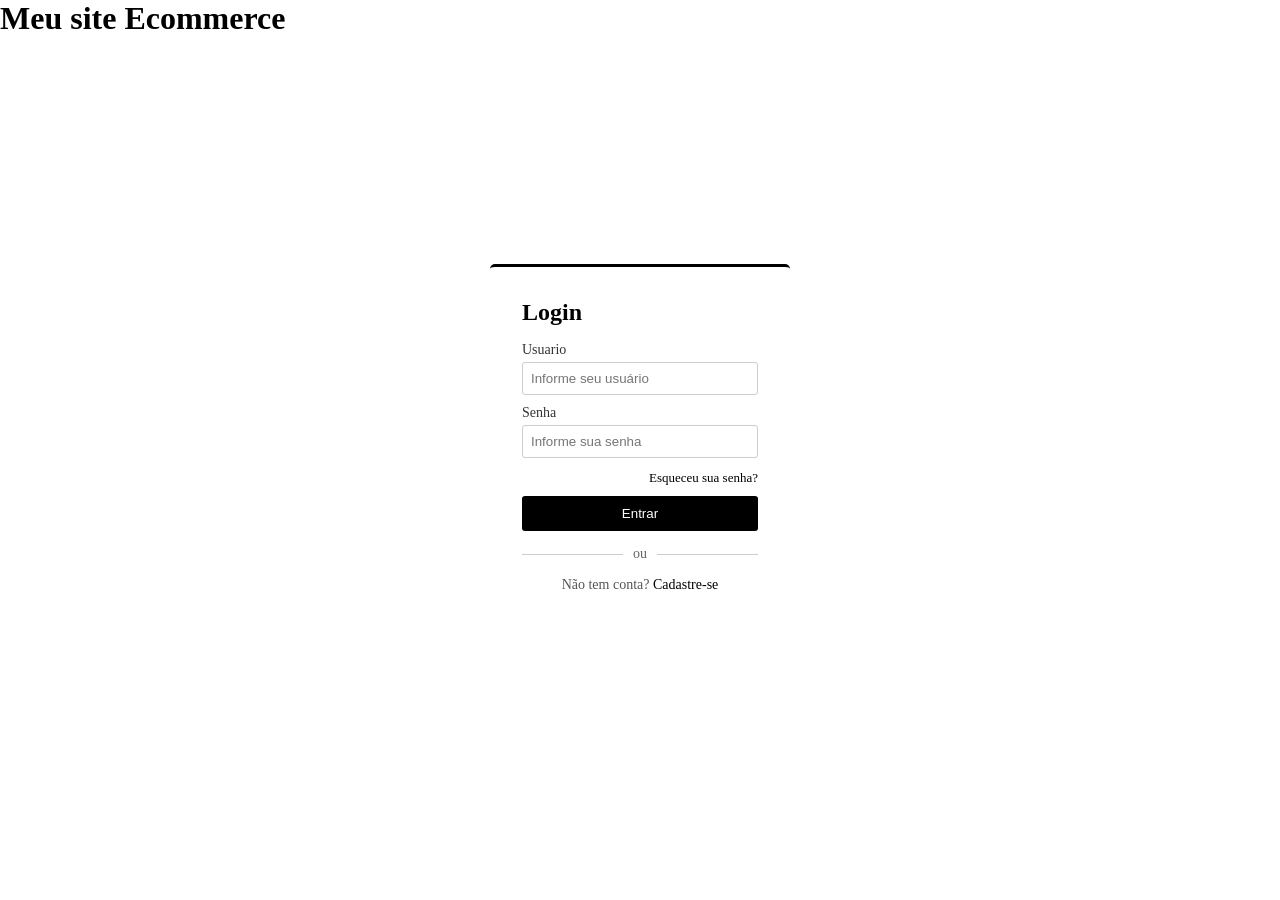
==== public/index.html @ 395fdbd8 "Inicio" ====
<!DOCTYPE html>
<html lang="en">
<head>
    <meta charset="UTF-8">
    <meta name="viewport" content="width=device-width, initial-scale=1.0">
    <title>Document</title>
    <link rel="stylesheet" href="./assets/css/login/style.css">
    <script src="./assets/js/login.js" type="module"></script>
</head>
<body>
    <div class="container">
        <header>
            <h1 class="titulo">Meu site Ecommerce</h1>
        </header>
        <div class="overlay">
            <section class="modal">
                <h1>Login</h1>
                <form>
                    <label>Usuario</label>
                    <input id="username" type="text" placeholder="Informe seu usuário">
                    <label>Senha</label>
                    <input id="senha" type="password" placeholder="Informe sua senha">
                    <p class="esqueceu-container">
                        <a href="#" class="esqueceu">Esqueceu sua senha?</a>
                    </p>
                    <button>Entrar</button>

                    <div class="divider">
                        <div class="divider-line"></div>
                        <span class="divider-text">ou</span>
                        <div class="divider-line"></div>
                    </div>
                    <p class="cadastro-link">Não tem conta? <a href="">Cadastre-se</a></p>
                </form>
            </section>
        </div>
    </div>
</body>
</html>
---- public/assets/css/login/style.css ----
* {
    margin: 0;
    padding: 0;
    box-sizing: border-box;
}
.modal {
    background: #fff;
    padding: 2rem;
    border-radius: 5px;
    width: 300px;
    border-top: 3px solid #000000;
}

.modal h1 {
    margin-bottom: 1rem;
    font-size: 1.5rem;
}

.modal input {
    width: 100%;
    margin-bottom: 10px;
    padding: 8px;
    outline: none;
    box-sizing: border-box;
    border-radius: 3px;
    border: 1px solid #ccc; 
}

.modal button {
    width: 100%;
    padding: 10px;
    background: rgb(0, 0, 0);
    color: #fff;
    border: none;
    cursor: pointer;
    border-radius: 3px;
    box-sizing: border-box; 
}

.modal button:hover{
    background-color: #4D4D4D;
    color: white;
}

.modal input:focus {
    border-color: #aaa;
    box-shadow: 0 0 0 2px rgba(180, 180, 180, 0.25);
}

.overlay {
    display: flex;
    justify-content: center;
    align-items: center;
    flex: 1;
    padding: 2rem 0;
}

.divider {
    display: flex;
    align-items: center;
    margin: 15px 0;
}

.divider-line {
    flex: 1;
    height: 1px;
    background: #ccc;
}

.divider-text {
    margin: 0 10px;
    color: #666;
    font-size: 14px;
}

.esqueceu-container {
    text-align: right;
    margin-bottom: 10px;
}

.esqueceu {
    font-size: 13px;
    color: black;
    text-decoration: none;
}
.modal label {
    display: block;
    margin-bottom: 4px;
    font-size: 14px;
    color: #333;
}
.cadastro-link {
    text-align: center;
    font-size: 14px;
    color: #555;
}

.cadastro-link a {
    color: #000000;
    text-decoration: none;
}

.container {
    display: flex;
    flex-direction: column;
    min-height: calc(100vh - 3rem); /*altura do footer */
}
body {
    min-height: 100vh;
    display: flex;
    flex-direction: column;
}
footer {
    /* border:  .1rem solid green; */
    height: 2rem;
    background-color: #252523;
    color: #eee;
    display: flex;
    /* justify-content: center; */
    align-content: center;
    align-items: center;
    padding: .5rem;
}
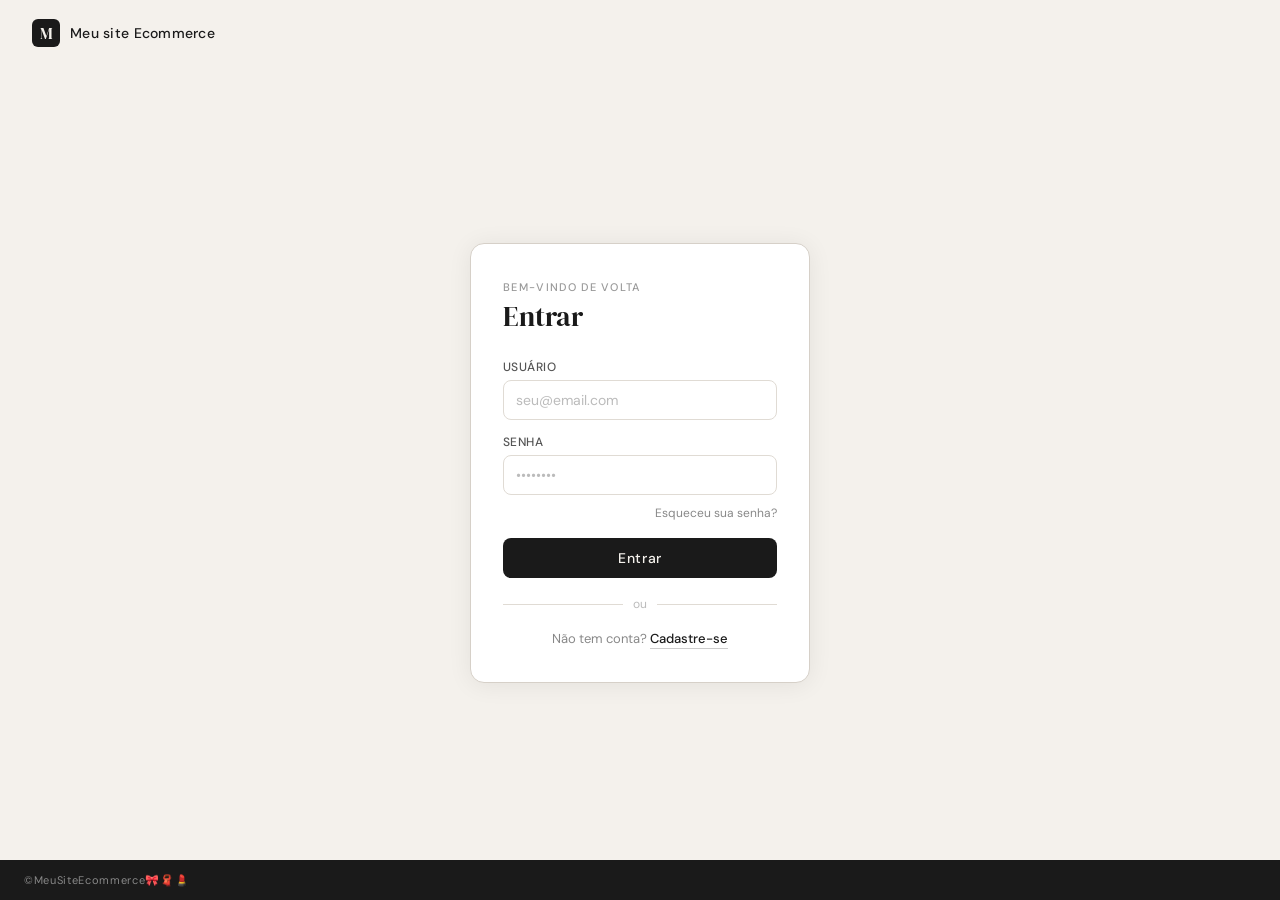
==== commit 5c4fe15b: "Atividade Prática - Login + Personalização - matrícula: 907539" ====
--- a/public/index.html
+++ b/public/index.html
@@ -1,39 +1,52 @@
 <!DOCTYPE html>
-<html lang="en">
+<html lang="pt-BR">
 <head>
     <meta charset="UTF-8">
     <meta name="viewport" content="width=device-width, initial-scale=1.0">
-    <title>Document</title>
+    <title>Login</title>
+    <link href="https://fonts.googleapis.com/css2?family=DM+Serif+Display:ital@0;1&family=DM+Sans:wght@300;400;500&display=swap" rel="stylesheet">
     <link rel="stylesheet" href="./assets/css/login/style.css">
     <script src="./assets/js/login.js" type="module"></script>
 </head>
 <body>
     <div class="container">
         <header>
+            <div class="logo-mark"><span>M</span></div>
             <h1 class="titulo">Meu site Ecommerce</h1>
         </header>
+
         <div class="overlay">
             <section class="modal">
-                <h1>Login</h1>
+                <p class="modal-eyebrow">Bem-vindo de volta</p>
+                <h1>Entrar</h1>
+
                 <form>
-                    <label>Usuario</label>
-                    <input id="username" type="text" placeholder="Informe seu usuário">
-                    <label>Senha</label>
-                    <input id="senha" type="password" placeholder="Informe sua senha">
+                    <label for="username">Usuário</label>
+                    <input id="username" type="text" placeholder="seu@email.com">
+
+                    <label for="senha">Senha</label>
+                    <input id="senha" type="password" placeholder="••••••••">
+
                     <p class="esqueceu-container">
                         <a href="#" class="esqueceu">Esqueceu sua senha?</a>
                     </p>
-                    <button>Entrar</button>
+
+                    <button type="submit">Entrar</button>
 
                     <div class="divider">
                         <div class="divider-line"></div>
                         <span class="divider-text">ou</span>
                         <div class="divider-line"></div>
                     </div>
+
                     <p class="cadastro-link">Não tem conta? <a href="">Cadastre-se</a></p>
                 </form>
             </section>
         </div>
+
+        <footer>
+            <span>©MeuSiteEcommerce🎀🧣💄</span>
+        </footer>
     </div>
 </body>
 </html>
--- a/public/assets/css/login/style.css
+++ b/public/assets/css/login/style.css
@@ -1,123 +1,210 @@
+@import url('https://fonts.googleapis.com/css2?family=DM+Serif+Display:ital@0;1&family=DM+Sans:wght@300;400;500&display=swap');
+
 * {
     margin: 0;
     padding: 0;
     box-sizing: border-box;
 }
+
+body {
+    min-height: 100vh;
+    display: flex;
+    flex-direction: column;
+    font-family: 'DM Sans', sans-serif;
+    background-color: #f4f1ec;
+    background-size: 22px 22px;
+}
+
+.container {
+    display: flex;
+    flex-direction: column;
+    min-height: 100vh;
+}
+
+header {
+    display: flex;
+    align-items: center;
+    gap: 10px;
+    padding: 1.2rem 2rem;
+}
+
+.logo-mark {
+    width: 28px;
+    height: 28px;
+    background: #1a1a1a;
+    border-radius: 6px;
+    display: flex;
+    align-items: center;
+    justify-content: center;
+    flex-shrink: 0;
+}
+
+.logo-mark span {
+    color: #f4f1ec;
+    font-family: 'DM Serif Display', serif;
+    font-size: 16px;
+    line-height: 1;
+}
+
+.titulo {
+    font-size: 14px;
+    font-weight: 500;
+    color: #1a1a1a;
+    letter-spacing: 0.02em;
+}
+
+.overlay {
+    display: flex;
+    justify-content: center;
+    align-items: center;
+    flex: 1;
+    padding: 2rem;
+}
+
 .modal {
     background: #fff;
-    padding: 2rem;
-    border-radius: 5px;
-    width: 300px;
-    border-top: 3px solid #000000;
+    padding: 2.2rem 2rem;
+    border-radius: 14px;
+    width: 340px;
+    border: 0.5px solid #d6d0c8;
+    box-shadow: 0 2px 24px rgba(0, 0, 0, 0.07);
+}
+
+.modal-eyebrow {
+    font-size: 11px;
+    letter-spacing: 0.12em;
+    text-transform: uppercase;
+    color: #999;
+    font-weight: 500;
+    margin-bottom: 6px;
 }
 
 .modal h1 {
-    margin-bottom: 1rem;
-    font-size: 1.5rem;
+    font-family: 'DM Serif Display', serif;
+    font-size: 1.75rem;
+    font-weight: 400;
+    color: #1a1a1a;
+    margin-bottom: 1.6rem;
+    line-height: 1.2;
+}
+
+.modal label {
+    display: block;
+    font-size: 12px;
+    font-weight: 500;
+    color: #555;
+    margin-bottom: 5px;
+    letter-spacing: 0.04em;
+    text-transform: uppercase;
 }
 
 .modal input {
     width: 100%;
-    margin-bottom: 10px;
-    padding: 8px;
+    padding: 10px 12px;
+    border: 1px solid #e0dbd4;
+    border-radius: 8px;
+    font-size: 14px;
+    font-family: 'DM Sans', sans-serif;
+    color: #1a1a1a;
     outline: none;
-    box-sizing: border-box;
-    border-radius: 3px;
-    border: 1px solid #ccc; 
+    margin-bottom: 14px;
+}
+
+.modal input:focus {
+    border-color: #1a1a1a;
+    background: #fff;
+    box-shadow: 0 0 0 3px rgba(26, 26, 26, 0.07);
+}
+
+.modal input::placeholder {
+    color: #bbb;
+}
+
+.esqueceu-container {
+    text-align: right;
+    margin-top: -8px;
+    margin-bottom: 16px;
+}
+
+.esqueceu {
+    font-size: 12px;
+    color: #888;
+    text-decoration: none;
+    transition: color 0.15s;
+}
+
+.esqueceu:hover {
+    color: #1a1a1a;
 }
 
 .modal button {
     width: 100%;
-    padding: 10px;
-    background: rgb(0, 0, 0);
-    color: #fff;
+    padding: 11px;
+    background: #1a1a1a;
+    color: #f4f1ec;
     border: none;
+    border-radius: 8px;
+    font-size: 14px;
+    font-family: 'DM Sans', sans-serif;
+    font-weight: 500;
     cursor: pointer;
-    border-radius: 3px;
-    box-sizing: border-box; 
-}
-
-.modal button:hover{
-    background-color: #4D4D4D;
-    color: white;
-}
-
-.modal input:focus {
-    border-color: #aaa;
-    box-shadow: 0 0 0 2px rgba(180, 180, 180, 0.25);
-}
-
-.overlay {
-    display: flex;
-    justify-content: center;
-    align-items: center;
-    flex: 1;
-    padding: 2rem 0;
+    letter-spacing: 0.04em;
+    transition: background 0.18s, transform 0.1s;
+}
+
+.modal button:hover {
+    background: #333;
+}
+
+.modal button:active {
+    transform: scale(0.99);
 }
 
 .divider {
     display: flex;
     align-items: center;
-    margin: 15px 0;
+    gap: 10px;
+    margin: 18px 0;
 }
 
 .divider-line {
     flex: 1;
-    height: 1px;
-    background: #ccc;
+    height: 0.5px;
+    background: #e0dbd4;
 }
 
 .divider-text {
-    margin: 0 10px;
-    color: #666;
-    font-size: 14px;
-}
-
-.esqueceu-container {
-    text-align: right;
-    margin-bottom: 10px;
-}
-
-.esqueceu {
-    font-size: 13px;
-    color: black;
-    text-decoration: none;
-}
-.modal label {
-    display: block;
-    margin-bottom: 4px;
-    font-size: 14px;
-    color: #333;
-}
+    font-size: 12px;
+    color: #bbb;
+}
+
 .cadastro-link {
     text-align: center;
-    font-size: 14px;
-    color: #555;
+    font-size: 13px;
+    color: #888;
 }
 
 .cadastro-link a {
-    color: #000000;
+    color: #1a1a1a;
+    font-weight: 500;
     text-decoration: none;
-}
-
-.container {
-    display: flex;
-    flex-direction: column;
-    min-height: calc(100vh - 3rem); /*altura do footer */
-}
-body {
-    min-height: 100vh;
-    display: flex;
-    flex-direction: column;
-}
+    border-bottom: 1px solid #ccc;
+    padding-bottom: 1px;
+    transition: border-color 0.15s;
+}
+
+.cadastro-link a:hover {
+    border-color: #1a1a1a;
+}
+
 footer {
-    /* border:  .1rem solid green; */
-    height: 2rem;
-    background-color: #252523;
-    color: #eee;
-    display: flex;
-    /* justify-content: center; */
-    align-content: center;
-    align-items: center;
-    padding: .5rem;
-}+    height: 2.5rem;
+    background-color: #1a1a1a;
+    color: #888;
+    display: flex;
+    align-items: center;
+    padding: 0 1.5rem;
+    font-size: 11px;
+    letter-spacing: 0.06em;
+}
+
